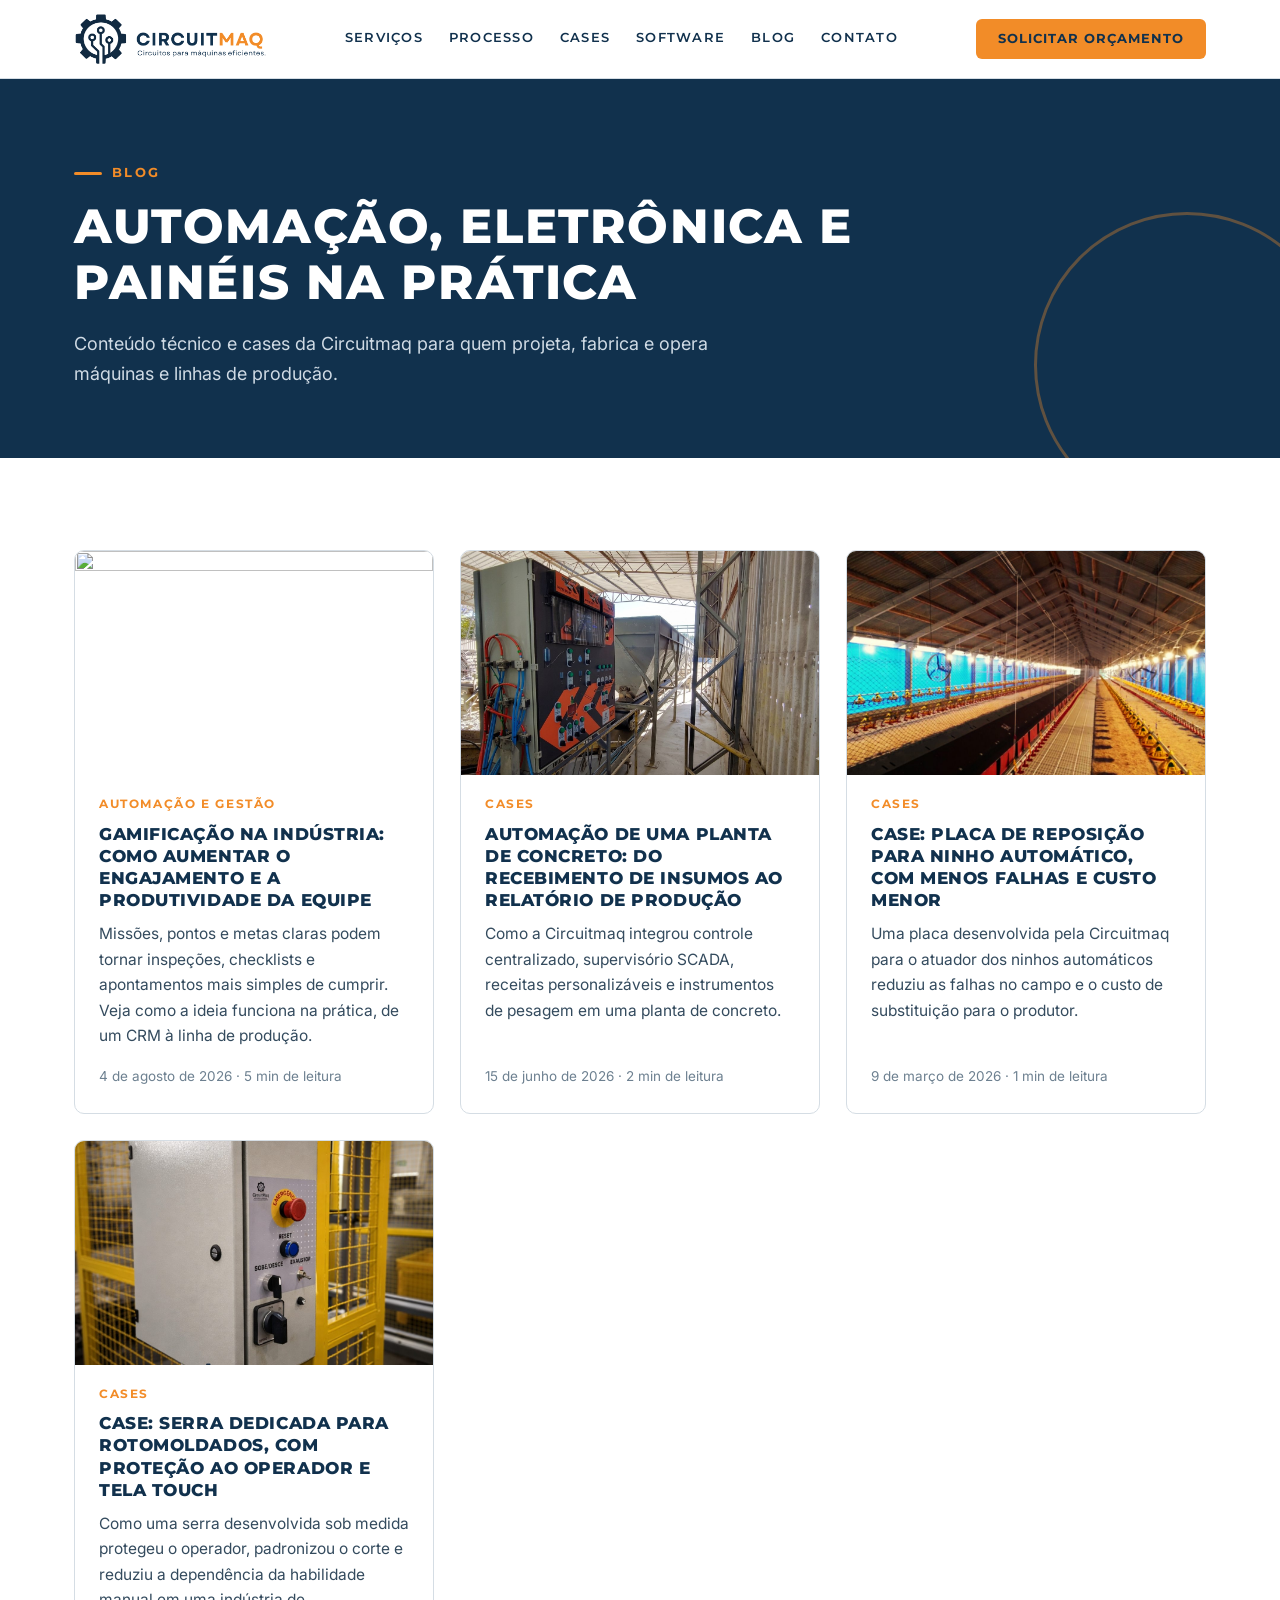
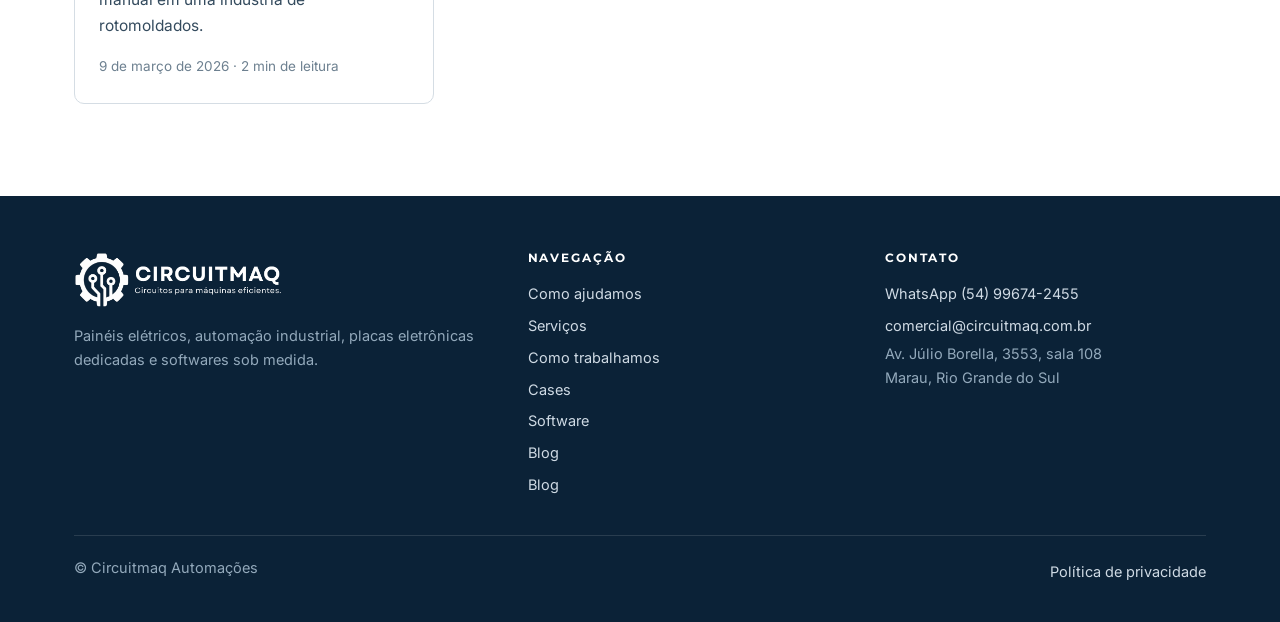
==== blog/index.html @ 026d5023 "Add files via upload" ====
<!doctype html>
<html lang="pt-BR">
<head>
<meta charset="utf-8">
<meta name="viewport" content="width=device-width, initial-scale=1">
<title>Blog | Circuitmaq: automa&#231;&#227;o, eletr&#244;nica e pain&#233;is industriais</title>
<meta name="description" content="Artigos e cases da Circuitmaq sobre automa&#231;&#227;o industrial, pain&#233;is el&#233;tricos, placas eletr&#244;nicas e softwares sob medida.">
<link rel="canonical" href="https://circuitmaq.com.br/blog/">
<meta property="og:type" content="website">
<meta property="og:title" content="Blog | Circuitmaq: automa&#231;&#227;o, eletr&#244;nica e pain&#233;is industriais">
<meta property="og:description" content="Artigos e cases da Circuitmaq sobre automa&#231;&#227;o industrial, pain&#233;is el&#233;tricos, placas eletr&#244;nicas e softwares sob medida.">
<meta property="og:url" content="https://circuitmaq.com.br/blog/">
<meta property="og:image" content="https://circuitmaq.com.br/img/og.jpg">
<link rel="icon" href="../img/favicon.png">
<link rel="alternate" type="application/rss+xml" title="Blog Circuitmaq" href="https://circuitmaq.com.br/blog/feed.xml">
<link rel="preconnect" href="https://fonts.googleapis.com">
<link rel="preconnect" href="https://fonts.gstatic.com" crossorigin>
<link href="https://fonts.googleapis.com/css2?family=Inter:wght@400;500;600&family=Montserrat:wght@600;700;800&display=swap" rel="stylesheet">
<link rel="stylesheet" href="../style.css">
<script type="application/ld+json">{"@context":"https://schema.org","@type":"Blog","name":"Blog Circuitmaq","url":"https://circuitmaq.com.br/blog/","publisher":{"@type":"Organization","name":"Circuitmaq Automações"}}</script>
</head>
<body>
<header>
  <div class="w hd">
    <a href="../#inicio" aria-label="Circuitmaq, início"><img src="../img/logo-horizontal.png" alt="Circuitmaq. Circuitos para máquinas eficientes."></a>
    <nav aria-label="Menu principal">
      <a href="../#servicos">Serviços</a>
      <a href="../#como-trabalhamos">Processo</a>
      <a href="../#cases">Cases</a>
      <a href="../#software">Software</a>
      <a href="../blog/">Blog</a>
      <a href="../#contato">Contato</a>
    </nav>
    <a class="btn btn-or" href="../#contato">Solicitar orçamento</a>
  </div>
</header>
<main>
<section class="bhero"><div class="w"><span class="eyebrow">Blog</span><h1>Automação, eletrônica e painéis na prática</h1><p>Conteúdo técnico e cases da Circuitmaq para quem projeta, fabrica e opera máquinas e linhas de produção.</p></div></section>
<section><div class="w"><div class="posts">
<a class="pc" href="gamificacao-na-industria/"><img src="../img/blog-gamificacao.jpg" alt="" loading="lazy"><div class="pb"><span class="tag">Automa&#231;&#227;o e gest&#227;o</span><h2>Gamifica&#231;&#227;o na ind&#250;stria: como aumentar o engajamento e a produtividade da equipe</h2><p>Miss&#245;es, pontos e metas claras podem tornar inspe&#231;&#245;es, checklists e apontamentos mais simples de cumprir. Veja como a ideia funciona na pr&#225;tica, de um CRM &#224; linha de produ&#231;&#227;o.</p><span class="meta">4 de agosto de 2026 · 5 min de leitura</span></div></a>
<a class="pc" href="automacao-planta-de-concreto/"><img src="../img/concreto-painel-campo.jpg" alt="" loading="lazy"><div class="pb"><span class="tag">Cases</span><h2>Automa&#231;&#227;o de uma planta de concreto: do recebimento de insumos ao relat&#243;rio de produ&#231;&#227;o</h2><p>Como a Circuitmaq integrou controle centralizado, supervis&#243;rio SCADA, receitas personaliz&#225;veis e instrumentos de pesagem em uma planta de concreto.</p><span class="meta">15 de junho de 2026 · 2 min de leitura</span></div></a>
<a class="pc" href="placa-de-reposicao-ninho-automatico/"><img src="../img/avicultura.jpg" alt="" loading="lazy"><div class="pb"><span class="tag">Cases</span><h2>Case: placa de reposi&#231;&#227;o para ninho autom&#225;tico, com menos falhas e custo menor</h2><p>Uma placa desenvolvida pela Circuitmaq para o atuador dos ninhos autom&#225;ticos reduziu as falhas no campo e o custo de substitui&#231;&#227;o para o produtor.</p><span class="meta">9 de março de 2026 · 1 min de leitura</span></div></a>
<a class="pc" href="serra-dedicada-para-rotomoldados/"><img src="../img/serra.jpg" alt="" loading="lazy"><div class="pb"><span class="tag">Cases</span><h2>Case: serra dedicada para rotomoldados, com prote&#231;&#227;o ao operador e tela touch</h2><p>Como uma serra desenvolvida sob medida protegeu o operador, padronizou o corte e reduziu a depend&#234;ncia da habilidade manual em uma ind&#250;stria de rotomoldados.</p><span class="meta">9 de março de 2026 · 2 min de leitura</span></div></a>
</div></div></section>
</main>
<footer>
  <div class="w">
    <div class="cols">
      <div>
        <img src="../img/logo-horizontal-branco.png" alt="Circuitmaq. Circuitos para máquinas eficientes.">
        <p>Painéis elétricos, automação industrial, placas eletrônicas dedicadas e softwares sob medida.</p>
      </div>
      <div>
        <h4>Navegação</h4>
        <a href="../#caminhos">Como ajudamos</a><a href="../#servicos">Serviços</a><a href="../#como-trabalhamos">Como trabalhamos</a><a href="../#cases">Cases</a><a href="../#software">Software</a><a href="../blog/">Blog</a>
      <a href="../blog/">Blog</a>
      </div>
      <div>
        <h4>Contato</h4>
        <a href="https://wa.me/5554996742455" target="_blank" rel="noopener">WhatsApp (54) 99674-2455</a>
        <a href="mailto:comercial@circuitmaq.com.br">comercial@circuitmaq.com.br</a>
        <span>Av. Júlio Borella, 3553, sala 108<br>Marau, Rio Grande do Sul</span>
      </div>
    </div>
    <div class="bt"><span>© Circuitmaq Automações</span><a href="../privacidade.html" style="display:inline">Política de privacidade</a></div>
  </div>
</footer>
</body>
</html>
---- style.css ----
:root{
  --navy:#11314d; --orange:#f28c28; --white:#ffffff; --gray:#e9eef2; --blue2:#344b5e;
  --text:#344b5e; --line:#d5dde4;
  --title:'Montserrat','Garet',system-ui,sans-serif; --body:'Inter',system-ui,sans-serif;
  --w:1180px;
}
*{box-sizing:border-box}
html{scroll-behavior:smooth;scroll-padding-top:90px}
body{margin:0;font-family:var(--body);color:var(--text);background:var(--white);line-height:1.65;font-size:17px;-webkit-font-smoothing:antialiased}
img{max-width:100%;display:block}
a{color:inherit}
.w{max-width:var(--w);margin:0 auto;padding:0 24px}
h1,h2,h3{font-family:var(--title);color:var(--navy);margin:0;text-transform:uppercase;letter-spacing:.033em;line-height:1.18}
h1{font-size:clamp(28px,4vw,48px);font-weight:800}
h2{font-size:clamp(24px,2.9vw,36px);font-weight:800}
h3{font-size:17px;font-weight:700;letter-spacing:.04em}
p{margin:0 0 1rem}
.eyebrow{display:inline-flex;align-items:center;gap:10px;font:700 12.5px/1 var(--title);letter-spacing:.18em;text-transform:uppercase;color:var(--orange);margin-bottom:18px}
.eyebrow:before{content:"";width:28px;height:3px;background:var(--orange);border-radius:2px}
.btn{display:inline-flex;align-items:center;gap:10px;padding:15px 26px;border-radius:6px;font:700 14px/1 var(--title);letter-spacing:.08em;text-transform:uppercase;text-decoration:none;border:2px solid transparent;transition:.2s;cursor:pointer}
.btn-or{background:var(--orange);color:var(--navy)}
.btn-or:hover{background:#ffa24a}
.btn-ghost{border-color:var(--navy);color:var(--navy);background:transparent}
.btn-ghost:hover{background:var(--navy);color:#fff}
.btn-ghost-w{border-color:rgba(255,255,255,.55);color:#fff}
.btn-ghost-w:hover{background:#fff;color:var(--navy)}
.btn svg{width:18px;height:18px}

header{position:sticky;top:0;z-index:20;background:rgba(255,255,255,.96);backdrop-filter:blur(8px);border-bottom:1px solid var(--line)}
.hd{display:flex;align-items:center;justify-content:space-between;gap:24px;height:78px}
.hd img{height:52px;width:auto}
nav{display:flex;gap:26px;align-items:center}
nav a{white-space:nowrap;text-decoration:none;font:600 12.5px/1 var(--title);letter-spacing:.1em;text-transform:uppercase;color:var(--navy);padding:8px 0;border-bottom:2px solid transparent}
nav a:hover{border-color:var(--orange)}
.hd .btn{padding:12px 20px;font-size:12.5px;white-space:nowrap}
@media(max-width:980px){nav{display:none}}
@media(max-width:520px){.hd{gap:12px;height:68px}.hd img{height:38px}.hd .btn{padding:10px 12px;font-size:11px;letter-spacing:.05em}.w{padding:0 18px}section{padding:64px 0}}

.hero{background:var(--gray);position:relative;overflow:hidden}
.hero .trace{position:absolute;inset:0;width:100%;height:100%;pointer-events:none}
.hero .w{position:relative;display:grid;grid-template-columns:1.05fr .95fr;gap:56px;align-items:center;padding-top:76px;padding-bottom:84px}
.hero p.lead{font-size:19px;max-width:560px;margin:22px 0 32px}
.hero .cta{display:flex;flex-wrap:wrap;gap:14px}
.frame{position:relative}
.frame:before{content:"";position:absolute;right:-16px;bottom:-16px;width:72%;height:72%;border:3px solid var(--orange);border-radius:10px;z-index:0}
.frame img{position:relative;z-index:1;width:100%;border-radius:10px;box-shadow:0 24px 50px -22px rgba(17,49,77,.5);aspect-ratio:4/3;object-fit:cover}
.chips{display:flex;flex-wrap:wrap;gap:10px;margin-top:30px}
.chips span{font:600 12px/1 var(--title);letter-spacing:.08em;text-transform:uppercase;color:var(--blue2);border:1.5px solid #b9c6d1;background:#fff;border-radius:99px;padding:9px 14px}
@media(max-width:900px){.hero .w{grid-template-columns:1fr;gap:40px;padding-top:48px;padding-bottom:56px}}

section{padding:92px 0}
.head{max-width:760px;margin-bottom:46px}
.head p{font-size:18px;margin-top:16px}
.gray{background:var(--gray)}
.navy{background:var(--navy);color:#cfdae4}
.navy h2,.navy h3{color:#fff}

/* dois caminhos */
.paths{display:grid;grid-template-columns:1fr 1fr;gap:26px}
.path{border-radius:12px;padding:40px 38px;border:1px solid var(--line);background:#fff;display:flex;flex-direction:column;position:relative;overflow:hidden}
.path.dark{background:var(--navy);border-color:var(--navy);color:#cfdae4}
.path.dark h3{color:#fff}
.path .ic{width:56px;height:56px;border-radius:12px;display:grid;place-items:center;margin-bottom:24px;background:var(--navy)}
.path.dark .ic{background:var(--orange)}
.path .ic svg{width:30px;height:30px;stroke:var(--orange);fill:none;stroke-width:1.8;stroke-linecap:round;stroke-linejoin:round}
.path.dark .ic svg{stroke:var(--navy)}
.path h3{font-size:21px;margin-bottom:12px}
.path ul{list-style:none;margin:16px 0 28px;padding:0}
.path li{padding:6px 0 6px 26px;position:relative}
.path li:before{content:"";position:absolute;left:0;top:15px;width:12px;height:3px;background:var(--orange);border-radius:2px}
.path .btn{margin-top:auto;align-self:flex-start}
@media(max-width:860px){.paths{grid-template-columns:1fr}.path{padding:32px 26px}}

/* diferencial */
.dif{display:grid;grid-template-columns:.85fr 1.15fr;gap:64px;align-items:center}
.dif img{border-radius:10px;aspect-ratio:1/1;object-fit:cover;width:100%;box-shadow:0 30px 60px -28px rgba(0,0,0,.6)}
.dif .grid{display:grid;grid-template-columns:1fr 1fr;gap:26px 30px;margin-top:34px}
.dif .item b{display:block;font:700 14px/1.3 var(--title);letter-spacing:.07em;text-transform:uppercase;color:#fff;margin-bottom:8px}
.dif .item b:before{content:"";display:block;width:26px;height:3px;background:var(--orange);margin-bottom:12px}
.dif .item span{font-size:15.5px;display:block}
@media(max-width:900px){.dif{grid-template-columns:1fr;gap:36px}.dif .grid{grid-template-columns:1fr}}

/* serviços */
.svc{display:grid;grid-template-columns:1fr 1fr;gap:64px;align-items:center;margin-bottom:84px}
.svc:last-child{margin-bottom:0}
.svc.rev .pic{order:2}
.svc .pic img{border-radius:10px;aspect-ratio:4/3;object-fit:cover;width:100%}
.svc .pic{position:relative}
.svc .pic:after{content:"";position:absolute;left:-14px;top:-14px;width:90px;height:90px;border-left:4px solid var(--orange);border-top:4px solid var(--orange);border-radius:10px 0 0 0}
.svc.rev .pic:after{left:auto;right:-14px;border-left:0;border-right:4px solid var(--orange);border-radius:0 10px 0 0}
.svc h2{font-size:clamp(22px,2.4vw,30px);margin-bottom:16px}
.svc .for{display:inline-block;font:700 11.5px/1 var(--title);letter-spacing:.12em;text-transform:uppercase;color:var(--blue2);background:var(--gray);padding:8px 11px;border-radius:5px;margin-bottom:16px}
ul.ck{list-style:none;margin:18px 0 18px;padding:0}
ul.ck li{position:relative;padding:7px 0 7px 32px;border-bottom:1px solid var(--line)}
ul.ck li:before{content:"";position:absolute;left:0;top:13px;width:18px;height:18px;border-radius:50%;background:var(--orange) url("data:image/svg+xml,%3Csvg xmlns='http://www.w3.org/2000/svg' viewBox='0 0 24 24' fill='none' stroke='%2311314d' stroke-width='3.4' stroke-linecap='round' stroke-linejoin='round'%3E%3Cpath d='M6 12.5l4 4 8-9'/%3E%3C/svg%3E") center/12px no-repeat}
.note{font-size:15.5px;color:var(--blue2)}
.textlink{display:inline-block;margin-top:6px;font:700 12.5px/1 var(--title);letter-spacing:.1em;text-transform:uppercase;color:var(--navy);text-decoration:none;border-bottom:2px solid var(--orange);padding-bottom:5px}
.textlink:hover{color:var(--orange)}
@media(max-width:900px){.svc{grid-template-columns:1fr;gap:34px;margin-bottom:64px}.svc.rev .pic{order:0}}

/* processo */
.steps{display:grid;grid-template-columns:repeat(5,1fr);gap:22px;counter-reset:s;position:relative}
.steps:before{content:"";position:absolute;left:22px;right:22px;top:22px;height:2px;background:repeating-linear-gradient(90deg,#b9c6d1 0 8px,transparent 8px 14px)}
.step{position:relative}
.step .n{width:46px;height:46px;border-radius:50%;background:var(--navy);color:#fff;font:800 16px/46px var(--title);text-align:center;position:relative;box-shadow:0 0 0 6px var(--gray)}
.step .n:after{content:"";position:absolute;right:-3px;top:-3px;width:14px;height:14px;border-radius:50%;background:var(--orange);border:3px solid var(--gray)}
.step h3{margin:20px 0 8px;font-size:15px}
.step p{font-size:15px;margin:0}
@media(max-width:1000px){.steps{grid-template-columns:1fr 1fr;gap:34px 22px}.steps:before{display:none}}
@media(max-width:560px){.steps{grid-template-columns:1fr}}

/* cases */
.cases{display:grid;grid-template-columns:repeat(3,1fr);gap:26px}
.case{background:#fff;border-radius:10px;overflow:hidden;border:1px solid var(--line);display:flex;flex-direction:column}
.case img{aspect-ratio:16/10;object-fit:cover;width:100%}
.case .b{padding:26px 26px 26px;display:flex;flex-direction:column;flex:1}
.case .tag{font:700 11.5px/1 var(--title);letter-spacing:.14em;text-transform:uppercase;color:var(--orange);margin-bottom:12px}
.case h3{margin-bottom:16px;font-size:16.5px}
.dsr{margin:0 0 18px}
.dsr div{display:grid;grid-template-columns:86px 1fr;gap:12px;padding:10px 0;border-top:1px solid var(--line);font-size:15px}
.dsr dt{font:700 11px/1.6 var(--title);letter-spacing:.12em;text-transform:uppercase;color:var(--blue2)}
.dsr dd{margin:0}
.dsr .res dt{color:var(--orange)}
.dsr .res dd{color:var(--navy);font-weight:600}
details{margin-top:auto;border-top:1px solid var(--line);padding-top:14px}
summary{cursor:pointer;font:700 12.5px/1 var(--title);letter-spacing:.1em;text-transform:uppercase;color:var(--navy);list-style:none;display:flex;justify-content:space-between;align-items:center}
summary::-webkit-details-marker{display:none}
summary:after{content:"+";font-size:20px;color:var(--orange)}
details[open] summary:after{content:"–"}
details div.t{margin-top:14px;font-size:15px}
details div.t p{margin-bottom:.7rem}
@media(max-width:1020px){.cases{grid-template-columns:1fr}}

/* rec-pro */
.rp{display:grid;grid-template-columns:1fr 1fr;gap:56px;align-items:center}
.rp img{border-radius:10px;width:100%;box-shadow:0 24px 50px -28px rgba(0,0,0,.6)}
.rp .cols{display:grid;grid-template-columns:repeat(3,1fr);gap:20px;margin:28px 0 30px}
.rp .cols b{display:block;font:700 12.5px/1.3 var(--title);letter-spacing:.08em;text-transform:uppercase;color:var(--orange);margin-bottom:8px}
.rp .cols span{font-size:14.5px;display:block}
@media(max-width:900px){.rp{grid-template-columns:1fr;gap:34px}.rp .cols{grid-template-columns:1fr}}

/* contato */
.ct{display:grid;grid-template-columns:.9fr 1.1fr;gap:56px;align-items:start}
.ct .lines{margin-top:28px}
.ct .row{display:grid;grid-template-columns:34px 1fr;gap:14px;padding:14px 0;border-bottom:1px solid rgba(255,255,255,.14);align-items:start}
.ct .row svg{width:24px;height:24px;stroke:var(--orange);fill:none;stroke-width:1.8;stroke-linecap:round;stroke-linejoin:round;margin-top:3px}
.ct .row small{display:block;font:700 11px/1 var(--title);letter-spacing:.14em;text-transform:uppercase;color:#93a9bb;margin-bottom:5px}
.ct .row a,.ct .row span{color:#fff;text-decoration:none;font-weight:500}
form{background:#fff;color:var(--text);border-radius:12px;padding:34px;display:grid;grid-template-columns:1fr 1fr;gap:16px 18px}
form .full{grid-column:1/-1}
form label{display:block;font:700 11.5px/1 var(--title);letter-spacing:.1em;text-transform:uppercase;color:var(--navy);margin-bottom:8px}
form input,form select,form textarea{width:100%;font:400 16px/1.4 var(--body);color:var(--navy);padding:13px 14px;border:1.5px solid #c3cfd9;border-radius:7px;background:#fff}
form input:focus,form select:focus,form textarea:focus{outline:none;border-color:var(--orange);box-shadow:0 0 0 3px rgba(242,140,40,.2)}
form textarea{min-height:120px;resize:vertical}
form .ok{display:flex;gap:10px;align-items:flex-start;font-size:14px;color:var(--blue2)}
form .ok input{width:auto;margin-top:4px}
form .ok a{color:var(--navy);font-weight:600}
form .acts{display:flex;flex-wrap:wrap;gap:14px;align-items:center}
form .hint{font-size:13.5px;color:var(--blue2)}
@media(max-width:900px){.ct{grid-template-columns:1fr;gap:34px}}
@media(max-width:560px){form{grid-template-columns:1fr;padding:24px 20px}}

footer{background:#0b2237;color:#93a9bb;padding:56px 0 34px;font-size:14.5px}
footer .cols{display:grid;grid-template-columns:1.3fr 1fr 1fr;gap:36px}
footer img{height:56px;width:auto;margin-bottom:16px}
footer h4{margin:0 0 14px;font:700 12px/1 var(--title);letter-spacing:.16em;text-transform:uppercase;color:#fff}
footer a{display:block;color:#cfdae4;text-decoration:none;padding:4px 0}
footer a:hover{color:var(--orange)}
footer .bt{border-top:1px solid rgba(255,255,255,.12);margin-top:34px;padding-top:20px;display:flex;flex-wrap:wrap;justify-content:space-between;gap:10px}
@media(max-width:760px){footer .cols{grid-template-columns:1fr}}

/* página de texto */
.doc{max-width:820px;padding:70px 24px 90px;margin:0 auto}
.doc h1{font-size:clamp(26px,3.4vw,38px);margin-bottom:10px}
.doc h2{font-size:20px;margin:38px 0 10px}
.doc h3{font-size:15px;margin:22px 0 6px}
.doc ul{padding-left:20px}
.doc .up{font-size:14px;color:var(--blue2);margin-bottom:30px}

/* registro de qualidade */
.qs{display:grid;grid-template-columns:repeat(3,1fr);gap:22px}
.q{background:rgba(255,255,255,.06);border:1px solid rgba(255,255,255,.16);border-radius:12px;padding:30px 28px}
.q .tg{display:inline-block;font:800 13px/1 var(--title);letter-spacing:.14em;color:var(--navy);background:var(--orange);padding:8px 12px;border-radius:5px;margin-bottom:18px}
.q h3{font-size:16px;margin-bottom:8px}
.q p{font-size:15.5px;margin-bottom:12px}
.q ul{list-style:none;margin:0;padding:0}
.q li{position:relative;padding:8px 0 8px 22px;border-top:1px solid rgba(255,255,255,.14);font-size:15px}
.q li:before{content:"";position:absolute;left:0;top:17px;width:10px;height:3px;background:var(--orange);border-radius:2px}
.vr{display:grid;grid-template-columns:1fr 1fr;gap:22px;margin-top:22px;align-items:stretch}
.vid{position:relative;display:flex;align-items:center;gap:20px;padding:36px;border-radius:12px;text-decoration:none;color:#fff;background:linear-gradient(135deg,#0b2237,#344b5e);overflow:hidden;min-height:240px;border:1px solid rgba(255,255,255,.16)}
.vid:before{content:"";position:absolute;right:-40px;bottom:-40px;width:220px;height:220px;border:3px solid rgba(242,140,40,.5);border-radius:50%}
.vid .play{flex:none;width:76px;height:76px;border-radius:50%;background:var(--orange);display:grid;place-items:center;transition:.2s}
.vid:hover .play{transform:scale(1.08)}
.vid .play svg{width:34px;height:34px;fill:var(--navy);margin-left:4px}
.vid .vt{font:800 clamp(20px,2.4vw,28px)/1.2 var(--title);text-transform:uppercase;letter-spacing:.033em;position:relative}
.vid .vt small{display:block;font:700 11.5px/1 var(--title);letter-spacing:.16em;color:var(--orange);margin-bottom:10px}
.vr figure{margin:0;position:relative;border-radius:12px;overflow:hidden;min-height:240px}
.vr figure img{width:100%;height:100%;object-fit:cover;box-shadow:none}
.vr figcaption{position:absolute;left:14px;bottom:12px;font:700 11.5px/1 var(--title);letter-spacing:.12em;text-transform:uppercase;background:rgba(11,34,55,.85);color:#fff;padding:8px 10px;border-radius:5px}
.vmsg{margin:14px 0 0;color:var(--orange);font-weight:600;min-height:1.4em}
@media(max-width:1000px){.qs{grid-template-columns:1fr}.vr{grid-template-columns:1fr}}
/* hero com banner de fundo */
.hero{background:var(--navy) url("img/banner-topo.jpg") center/cover no-repeat}
.hero:before{content:"";position:absolute;inset:0;background:linear-gradient(90deg,rgba(11,34,55,.94) 0%,rgba(17,49,77,.86) 48%,rgba(17,49,77,.5) 100%)}
.hero .trace{display:none}
.hero h1{color:#fff}
.hero p.lead{color:#dbe5ed}
.hero .chips span{background:rgba(255,255,255,.1);border-color:rgba(255,255,255,.35);color:#fff}
.hero .frame img{box-shadow:0 24px 60px -20px rgba(0,0,0,.65)}
@media(max-width:900px){.hero:before{background:linear-gradient(180deg,rgba(11,34,55,.94),rgba(17,49,77,.82))}}
.vr figure.solo,figure.solo{margin:30px 0 0;max-width:820px;position:relative;border-radius:12px;overflow:hidden}
figure.solo img{width:100%;display:block;box-shadow:0 24px 50px -28px rgba(0,0,0,.6)}
figure.solo figcaption{position:absolute;left:14px;bottom:12px;font:700 11.5px/1 var(--title);letter-spacing:.12em;text-transform:uppercase;background:rgba(11,34,55,.85);color:#fff;padding:8px 10px;border-radius:5px}

/* blog */
.bhero{background:var(--navy);color:#cfdae4;padding:76px 0 70px;position:relative;overflow:hidden}
.bhero h1{color:#fff;max-width:820px}
.bhero p{max-width:680px;font-size:18px;margin:18px 0 0}
.bhero:after{content:"";position:absolute;right:-60px;bottom:-60px;width:300px;height:300px;border:3px solid rgba(242,140,40,.35);border-radius:50%}
.posts{display:grid;grid-template-columns:repeat(3,1fr);gap:26px}
.pc{display:flex;flex-direction:column;background:#fff;border:1px solid var(--line);border-radius:10px;overflow:hidden;text-decoration:none;color:inherit;transition:.25s}
.pc:hover{transform:translateY(-4px);box-shadow:0 18px 36px -22px rgba(17,49,77,.45);border-color:var(--orange)}
.pc img{aspect-ratio:16/10;object-fit:cover;width:100%}
.pc .pb{padding:24px 24px 26px;display:flex;flex-direction:column;flex:1}
.pc h2{font-size:17px;margin:12px 0 10px;line-height:1.3}
.pc p{font-size:15.5px;margin:0 0 16px}
.pc .meta{margin-top:auto}
.tag{display:inline-block;font:700 11.5px/1 var(--title);letter-spacing:.14em;text-transform:uppercase;color:var(--orange)}
.meta{font-size:13.5px;color:#6d8090}
.empty{padding:60px 0;text-align:center}
@media(max-width:1020px){.posts{grid-template-columns:1fr 1fr}}
@media(max-width:640px){.posts{grid-template-columns:1fr}}
.narrow{max-width:800px}
.post .ph{background:var(--gray);padding:60px 0 48px}
.post .ph h1{font-size:clamp(26px,3.6vw,40px);margin:16px 0 14px}
.post .back{display:inline-block;margin-bottom:22px;font:700 12px/1 var(--title);letter-spacing:.12em;text-transform:uppercase;color:var(--navy);text-decoration:none;border-bottom:2px solid var(--orange);padding-bottom:5px}
.post .lead{font-size:19px;margin:0 0 14px}
.post .cover{width:100%;border-radius:12px;margin:-24px 0 36px;aspect-ratio:16/9;object-fit:cover;box-shadow:0 24px 50px -28px rgba(17,49,77,.5);position:relative}
.post .body{padding-bottom:20px}
.post .body h2{font-size:24px;margin:44px 0 14px;text-transform:none;letter-spacing:.01em}
.post .body h3{font-size:18px;margin:30px 0 10px;text-transform:none}
.post .body p{margin:0 0 1.15rem}
.post .body ul,.post .body ol{margin:0 0 1.3rem;padding-left:1.3rem}
.post .body li{margin:.35rem 0}
.post .body li::marker{color:var(--orange)}
.post .body blockquote{margin:1.6rem 0;padding:18px 22px;border-left:4px solid var(--orange);background:var(--gray);border-radius:0 8px 8px 0;color:var(--navy)}
.post .body figure{margin:1.8rem 0}
.post .body figure img{width:100%;border-radius:10px}
.post .body figcaption{font-size:14px;color:#6d8090;margin-top:8px}
.post .body a{color:var(--navy);font-weight:600}
.cta{background:var(--navy);color:#cfdae4;border-radius:12px;padding:34px;margin:40px 0 10px;display:grid;grid-template-columns:1fr auto;gap:24px;align-items:center}
.cta h3{color:#fff;font-size:19px;margin-bottom:8px}
.cta p{margin:0;font-size:16px}
@media(max-width:700px){.cta{grid-template-columns:1fr}}
.more{padding:56px 0 90px}
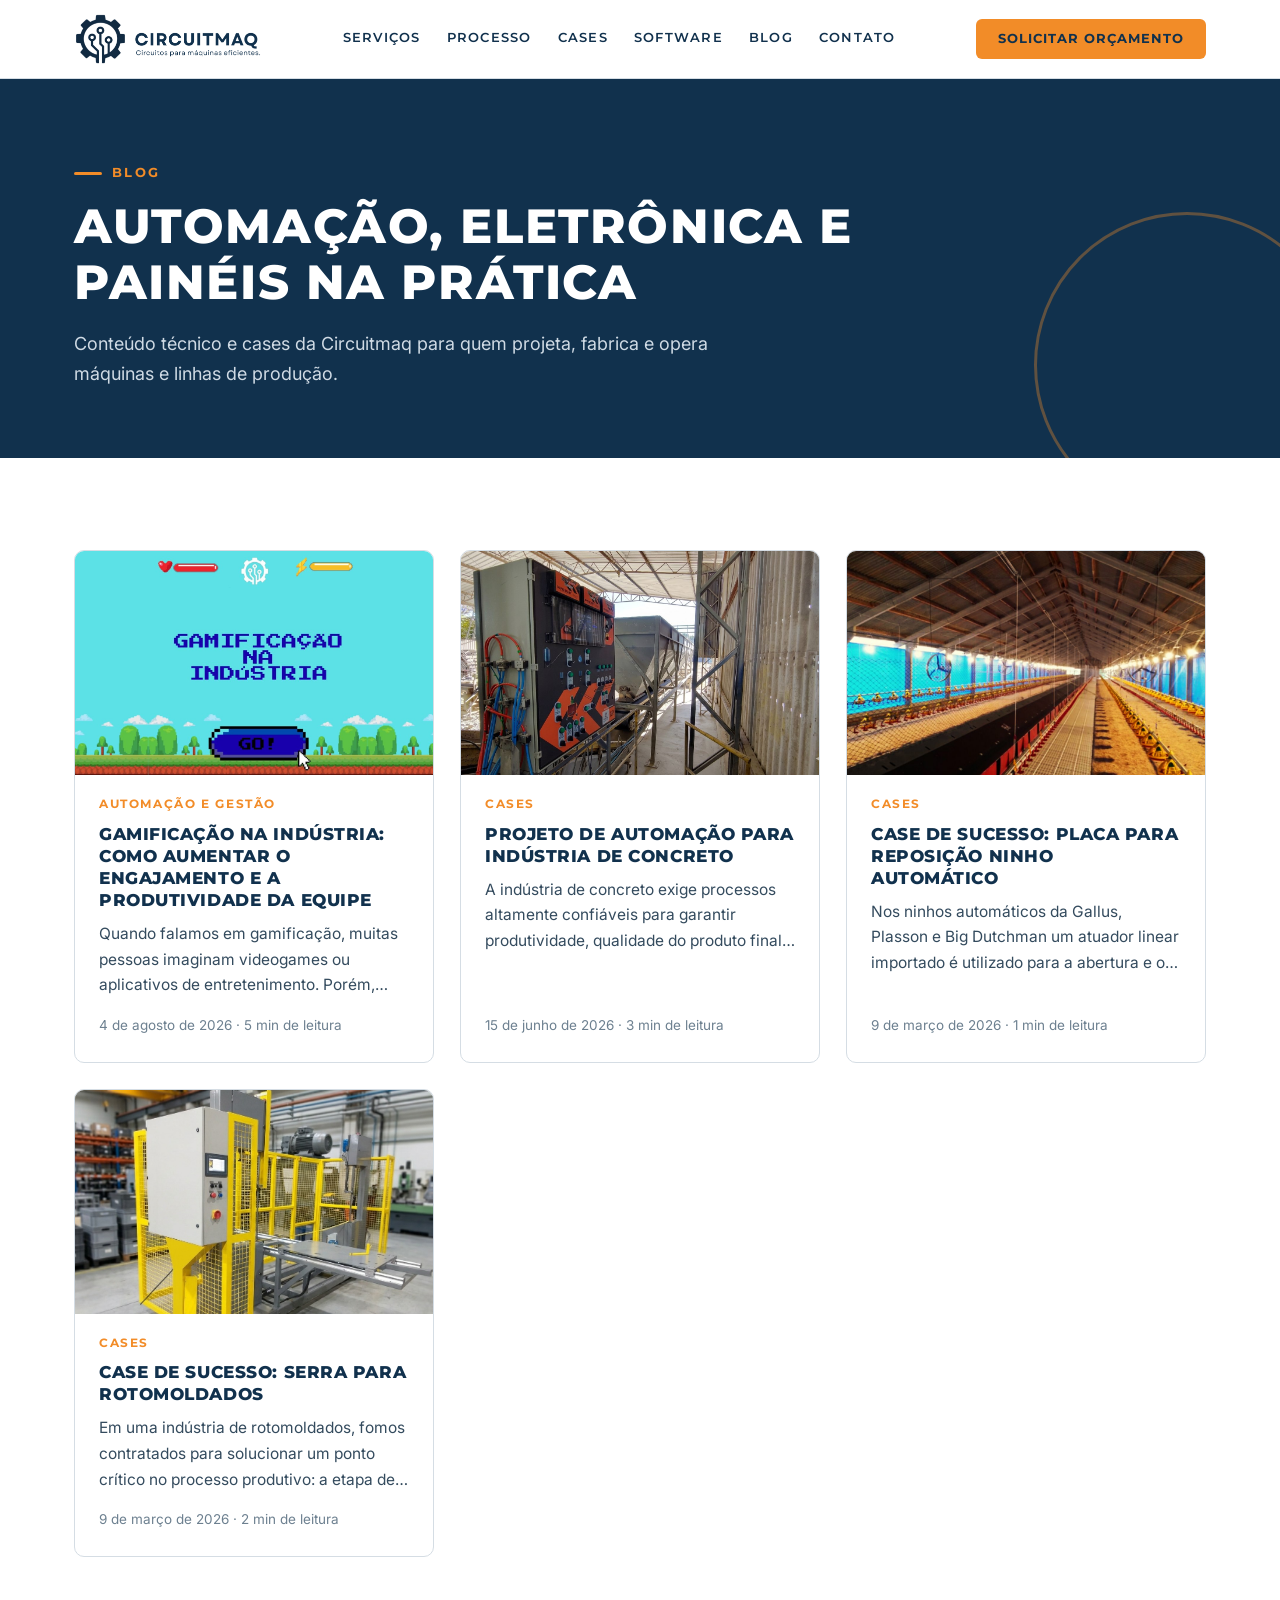
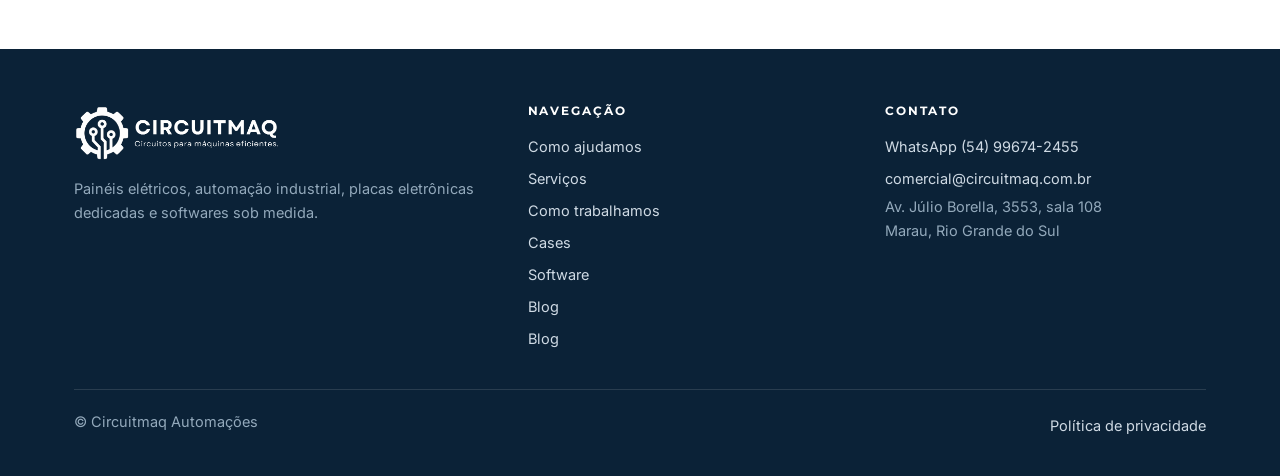
==== commit d0387069: "Add files via upload" ====
--- a/blog/index.html
+++ b/blog/index.html
@@ -37,10 +37,10 @@
 <main>
 <section class="bhero"><div class="w"><span class="eyebrow">Blog</span><h1>Automação, eletrônica e painéis na prática</h1><p>Conteúdo técnico e cases da Circuitmaq para quem projeta, fabrica e opera máquinas e linhas de produção.</p></div></section>
 <section><div class="w"><div class="posts">
-<a class="pc" href="gamificacao-na-industria/"><img src="../img/blog-gamificacao.jpg" alt="" loading="lazy"><div class="pb"><span class="tag">Automa&#231;&#227;o e gest&#227;o</span><h2>Gamifica&#231;&#227;o na ind&#250;stria: como aumentar o engajamento e a produtividade da equipe</h2><p>Miss&#245;es, pontos e metas claras podem tornar inspe&#231;&#245;es, checklists e apontamentos mais simples de cumprir. Veja como a ideia funciona na pr&#225;tica, de um CRM &#224; linha de produ&#231;&#227;o.</p><span class="meta">4 de agosto de 2026 · 5 min de leitura</span></div></a>
-<a class="pc" href="automacao-planta-de-concreto/"><img src="../img/concreto-painel-campo.jpg" alt="" loading="lazy"><div class="pb"><span class="tag">Cases</span><h2>Automa&#231;&#227;o de uma planta de concreto: do recebimento de insumos ao relat&#243;rio de produ&#231;&#227;o</h2><p>Como a Circuitmaq integrou controle centralizado, supervis&#243;rio SCADA, receitas personaliz&#225;veis e instrumentos de pesagem em uma planta de concreto.</p><span class="meta">15 de junho de 2026 · 2 min de leitura</span></div></a>
-<a class="pc" href="placa-de-reposicao-ninho-automatico/"><img src="../img/avicultura.jpg" alt="" loading="lazy"><div class="pb"><span class="tag">Cases</span><h2>Case: placa de reposi&#231;&#227;o para ninho autom&#225;tico, com menos falhas e custo menor</h2><p>Uma placa desenvolvida pela Circuitmaq para o atuador dos ninhos autom&#225;ticos reduziu as falhas no campo e o custo de substitui&#231;&#227;o para o produtor.</p><span class="meta">9 de março de 2026 · 1 min de leitura</span></div></a>
-<a class="pc" href="serra-dedicada-para-rotomoldados/"><img src="../img/serra.jpg" alt="" loading="lazy"><div class="pb"><span class="tag">Cases</span><h2>Case: serra dedicada para rotomoldados, com prote&#231;&#227;o ao operador e tela touch</h2><p>Como uma serra desenvolvida sob medida protegeu o operador, padronizou o corte e reduziu a depend&#234;ncia da habilidade manual em uma ind&#250;stria de rotomoldados.</p><span class="meta">9 de março de 2026 · 2 min de leitura</span></div></a>
+<a class="pc" href="gamificacao-na-industria/"><img src="../img/blog-gamificacao.jpg" alt="" loading="lazy"><div class="pb"><span class="tag">Automa&#231;&#227;o e gest&#227;o</span><h2>Gamifica&#231;&#227;o na ind&#250;stria: como aumentar o engajamento e a produtividade da equipe</h2><p>Quando falamos em gamifica&#231;&#227;o, muitas pessoas imaginam videogames ou aplicativos de entretenimento. Por&#233;m, esse conceito vem sendo utilizado com sucesso em diversos setores da ind&#250;stria para resolver um problema comum: manter as equipes engajadas no cumprimento das tarefas di&#225;rias.</p><span class="meta">4 de agosto de 2026 · 5 min de leitura</span></div></a>
+<a class="pc" href="automacao-planta-de-concreto/"><img src="../img/concreto-painel-campo.jpg" alt="" loading="lazy"><div class="pb"><span class="tag">Cases</span><h2>Projeto de Automa&#231;&#227;o para Ind&#250;stria de Concreto</h2><p>A ind&#250;stria de concreto exige processos altamente confi&#225;veis para garantir produtividade, qualidade do produto final e redu&#231;&#227;o de custos operacionais. Pensando nesses desafios, a Circuitmaq desenvolveu um projeto completo de automa&#231;&#227;o e controle para uma planta de cimento, integrando equipamentos, sistemas supervis&#243;rios e estrat&#233;gias de controle.</p><span class="meta">15 de junho de 2026 · 3 min de leitura</span></div></a>
+<a class="pc" href="placa-de-reposicao-ninho-automatico/"><img src="../img/avicultura.jpg" alt="" loading="lazy"><div class="pb"><span class="tag">Cases</span><h2>Case de sucesso: Placa para reposi&#231;&#227;o ninho autom&#225;tico</h2><p>Nos ninhos autom&#225;ticos da Gallus, Plasson e Big Dutchman um atuador linear importado &#233; utilizado para a abertura e o fechamento do ninho. No entanto, a placa que controla esse atuador frequentemente queimava e n&#227;o podia ser adquirida separadamente pelo produtor.</p><span class="meta">9 de março de 2026 · 1 min de leitura</span></div></a>
+<a class="pc" href="serra-dedicada-para-rotomoldados/"><img src="../img/serra.jpg" alt="" loading="lazy"><div class="pb"><span class="tag">Cases</span><h2>Case de sucesso: Serra para rotomoldados</h2><p>Em uma ind&#250;stria de rotomoldados, fomos contratados para solucionar um ponto cr&#237;tico no processo produtivo: a etapa de corte das pe&#231;as apresentava risco f&#237;sico ao operador, dependia fortemente de habilidade manual e estava sujeita a varia&#231;&#245;es que impactavam a padroniza&#231;&#227;o.</p><span class="meta">9 de março de 2026 · 2 min de leitura</span></div></a>
 </div></div></section>
 </main>
 <footer>
--- a/style.css
+++ b/style.css
@@ -252,4 +252,7 @@
 .cta h3{color:#fff;font-size:19px;margin-bottom:8px}
 .cta p{margin:0;font-size:16px}
 @media(max-width:700px){.cta{grid-template-columns:1fr}}
-.more{padding:56px 0 90px}+.more{padding:56px 0 90px}
+/* blog: cabecalho do post nao deve ser fixo */
+main header{position:static;backdrop-filter:none;border-bottom:0;z-index:auto}
+.pc p{display:-webkit-box;-webkit-line-clamp:3;-webkit-box-orient:vertical;overflow:hidden}
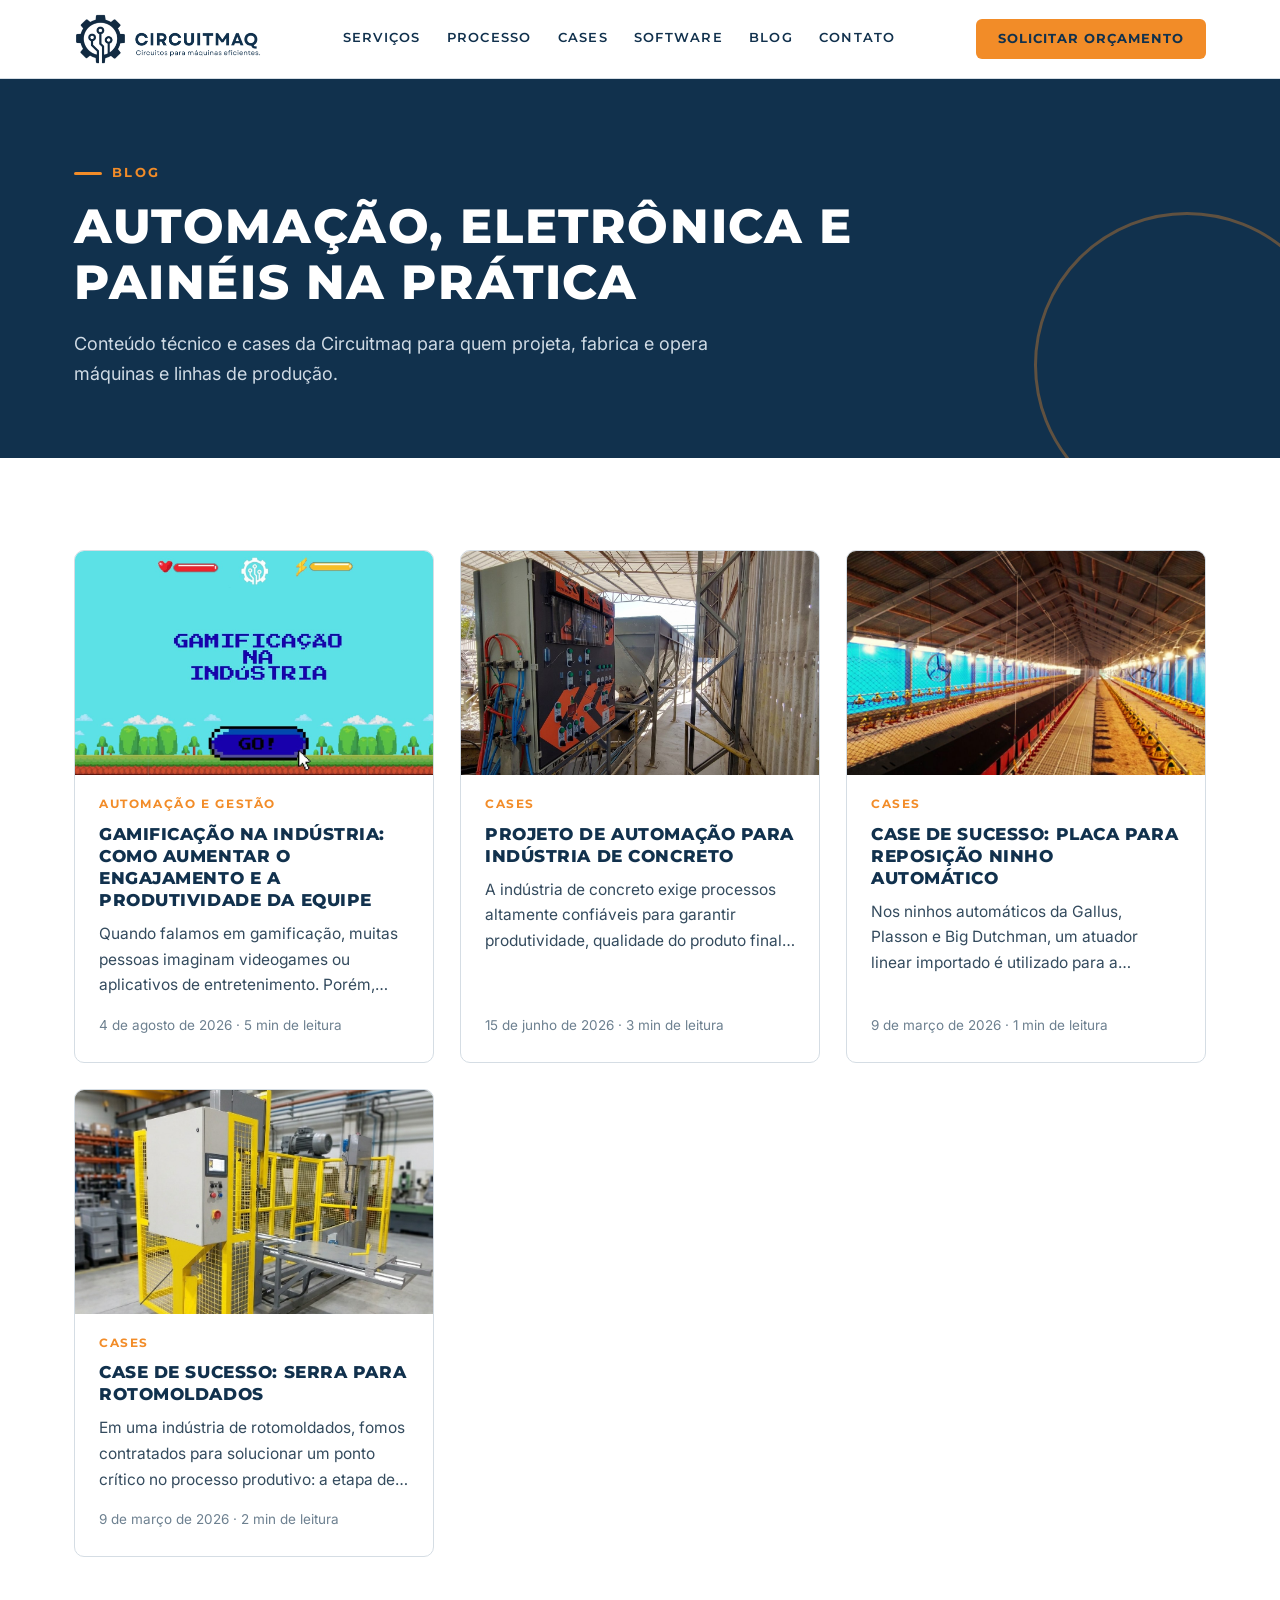
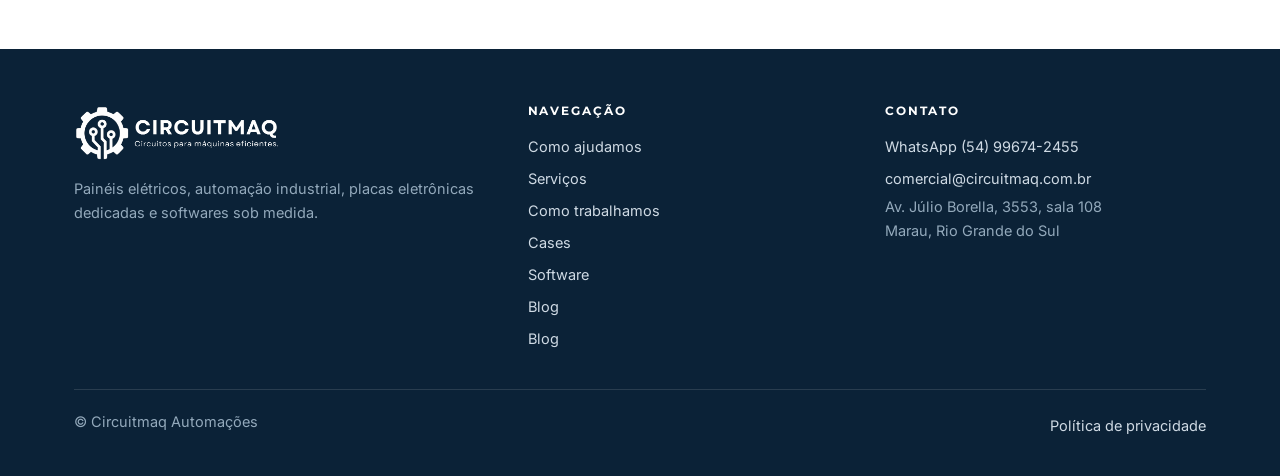
==== commit 8772ca72: "Add files via upload" ====
--- a/blog/index.html
+++ b/blog/index.html
@@ -38,8 +38,8 @@
 <section class="bhero"><div class="w"><span class="eyebrow">Blog</span><h1>Automação, eletrônica e painéis na prática</h1><p>Conteúdo técnico e cases da Circuitmaq para quem projeta, fabrica e opera máquinas e linhas de produção.</p></div></section>
 <section><div class="w"><div class="posts">
 <a class="pc" href="gamificacao-na-industria/"><img src="../img/blog-gamificacao.jpg" alt="" loading="lazy"><div class="pb"><span class="tag">Automa&#231;&#227;o e gest&#227;o</span><h2>Gamifica&#231;&#227;o na ind&#250;stria: como aumentar o engajamento e a produtividade da equipe</h2><p>Quando falamos em gamifica&#231;&#227;o, muitas pessoas imaginam videogames ou aplicativos de entretenimento. Por&#233;m, esse conceito vem sendo utilizado com sucesso em diversos setores da ind&#250;stria para resolver um problema comum: manter as equipes engajadas no cumprimento das tarefas di&#225;rias.</p><span class="meta">4 de agosto de 2026 · 5 min de leitura</span></div></a>
-<a class="pc" href="automacao-planta-de-concreto/"><img src="../img/concreto-painel-campo.jpg" alt="" loading="lazy"><div class="pb"><span class="tag">Cases</span><h2>Projeto de Automa&#231;&#227;o para Ind&#250;stria de Concreto</h2><p>A ind&#250;stria de concreto exige processos altamente confi&#225;veis para garantir produtividade, qualidade do produto final e redu&#231;&#227;o de custos operacionais. Pensando nesses desafios, a Circuitmaq desenvolveu um projeto completo de automa&#231;&#227;o e controle para uma planta de cimento, integrando equipamentos, sistemas supervis&#243;rios e estrat&#233;gias de controle.</p><span class="meta">15 de junho de 2026 · 3 min de leitura</span></div></a>
-<a class="pc" href="placa-de-reposicao-ninho-automatico/"><img src="../img/avicultura.jpg" alt="" loading="lazy"><div class="pb"><span class="tag">Cases</span><h2>Case de sucesso: Placa para reposi&#231;&#227;o ninho autom&#225;tico</h2><p>Nos ninhos autom&#225;ticos da Gallus, Plasson e Big Dutchman um atuador linear importado &#233; utilizado para a abertura e o fechamento do ninho. No entanto, a placa que controla esse atuador frequentemente queimava e n&#227;o podia ser adquirida separadamente pelo produtor.</p><span class="meta">9 de março de 2026 · 1 min de leitura</span></div></a>
+<a class="pc" href="automacao-planta-de-concreto/"><img src="../img/concreto-painel-campo.jpg" alt="" loading="lazy"><div class="pb"><span class="tag">Cases</span><h2>Projeto de Automa&#231;&#227;o para Ind&#250;stria de Concreto</h2><p>A ind&#250;stria de concreto exige processos altamente confi&#225;veis para garantir produtividade, qualidade do produto final e redu&#231;&#227;o de custos operacionais. Pensando nesses desafios, a Circuitmaq desenvolveu um projeto completo de automa&#231;&#227;o e controle para uma planta de concreto, integrando equipamentos, sistemas supervis&#243;rios e estrat&#233;gias de controle.</p><span class="meta">15 de junho de 2026 · 3 min de leitura</span></div></a>
+<a class="pc" href="placa-de-reposicao-ninho-automatico/"><img src="../img/avicultura.jpg" alt="" loading="lazy"><div class="pb"><span class="tag">Cases</span><h2>Case de sucesso: Placa para reposi&#231;&#227;o ninho autom&#225;tico</h2><p>Nos ninhos autom&#225;ticos da Gallus, Plasson e Big Dutchman, um atuador linear importado &#233; utilizado para a abertura e o fechamento do ninho. No entanto, a placa que controla esse atuador frequentemente queimava e n&#227;o podia ser adquirida separadamente pelo produtor.</p><span class="meta">9 de março de 2026 · 1 min de leitura</span></div></a>
 <a class="pc" href="serra-dedicada-para-rotomoldados/"><img src="../img/serra.jpg" alt="" loading="lazy"><div class="pb"><span class="tag">Cases</span><h2>Case de sucesso: Serra para rotomoldados</h2><p>Em uma ind&#250;stria de rotomoldados, fomos contratados para solucionar um ponto cr&#237;tico no processo produtivo: a etapa de corte das pe&#231;as apresentava risco f&#237;sico ao operador, dependia fortemente de habilidade manual e estava sujeita a varia&#231;&#245;es que impactavam a padroniza&#231;&#227;o.</p><span class="meta">9 de março de 2026 · 2 min de leitura</span></div></a>
 </div></div></section>
 </main>
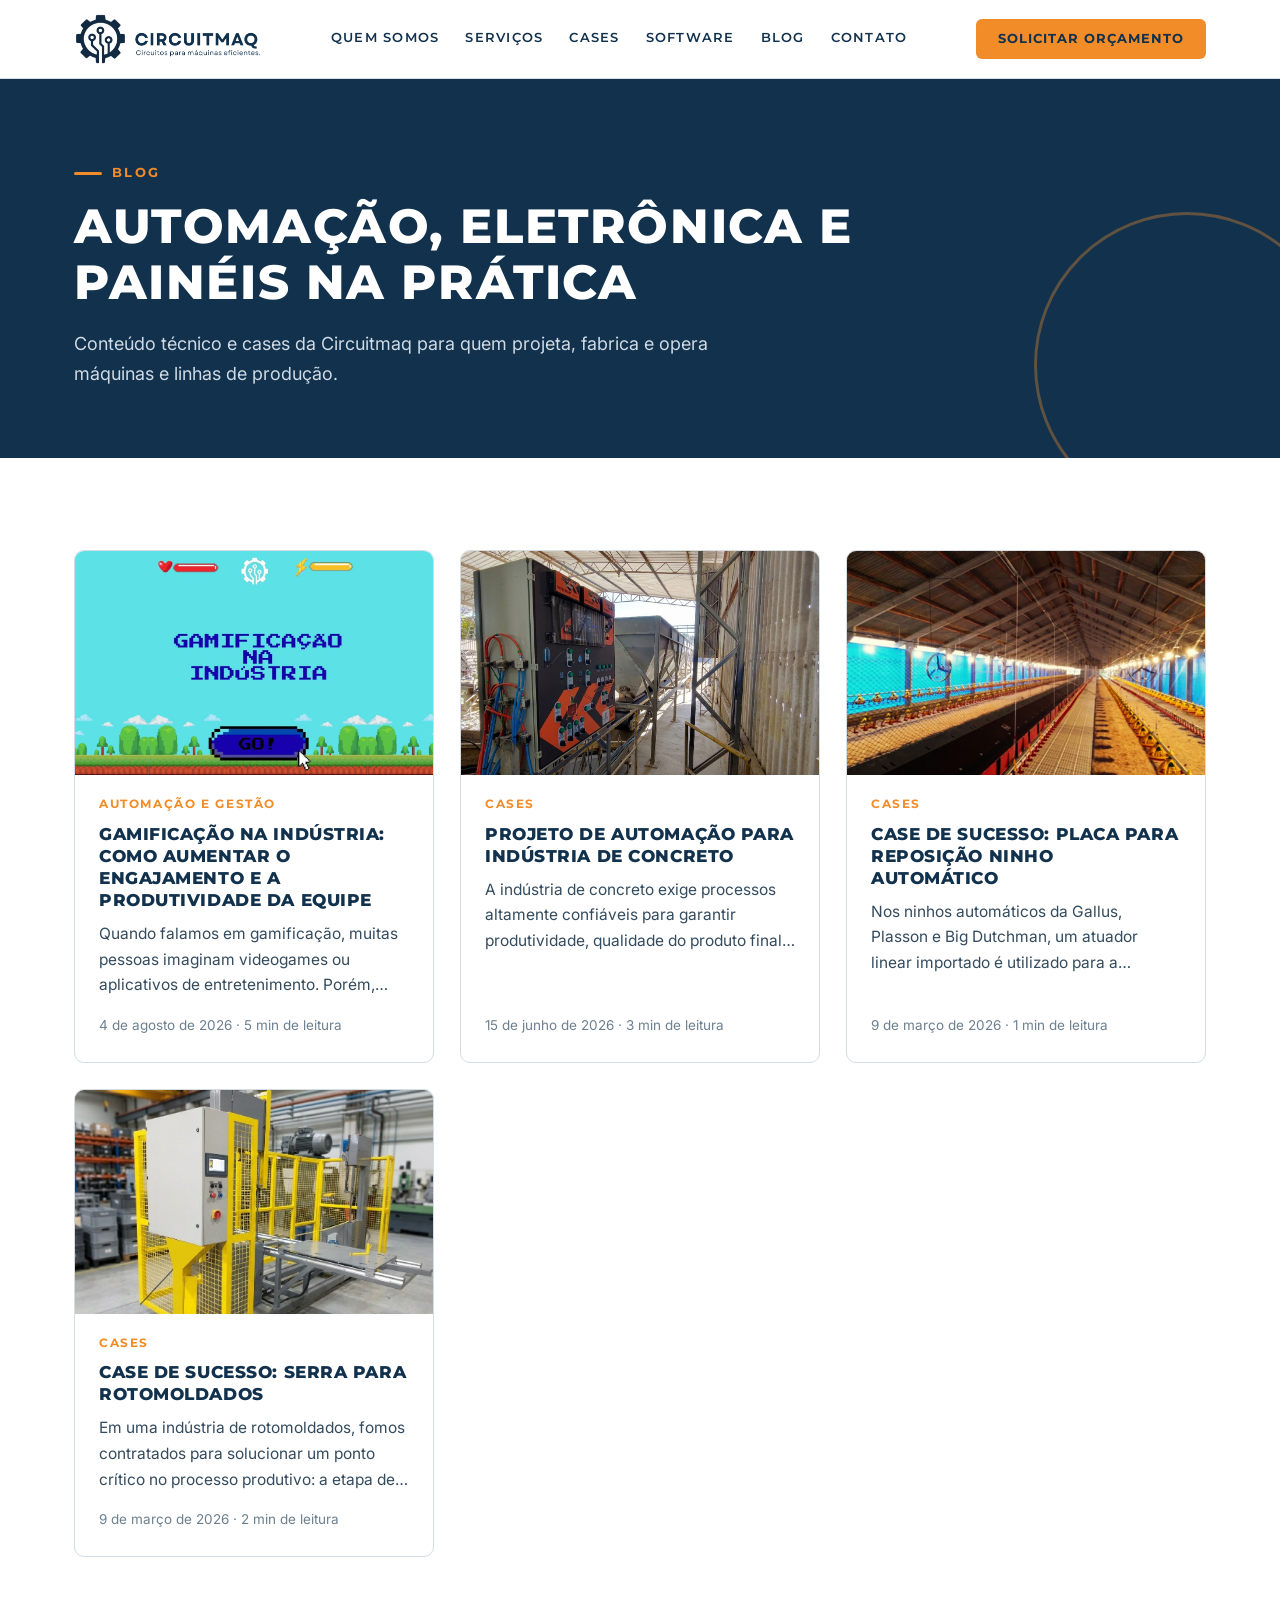
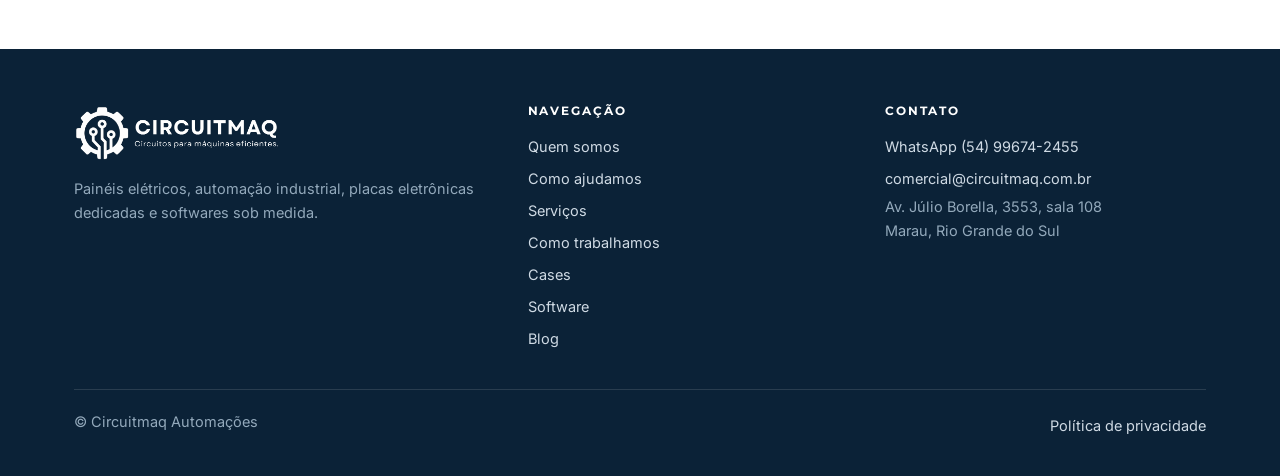
==== commit 350886a4: "Add files via upload" ====
--- a/blog/index.html
+++ b/blog/index.html
@@ -24,8 +24,8 @@
   <div class="w hd">
     <a href="../#inicio" aria-label="Circuitmaq, início"><img src="../img/logo-horizontal.png" alt="Circuitmaq. Circuitos para máquinas eficientes."></a>
     <nav aria-label="Menu principal">
+      <a href="../quem-somos/">Quem somos</a>
       <a href="../#servicos">Serviços</a>
-      <a href="../#como-trabalhamos">Processo</a>
       <a href="../#cases">Cases</a>
       <a href="../#software">Software</a>
       <a href="../blog/">Blog</a>
@@ -52,8 +52,7 @@
       </div>
       <div>
         <h4>Navegação</h4>
-        <a href="../#caminhos">Como ajudamos</a><a href="../#servicos">Serviços</a><a href="../#como-trabalhamos">Como trabalhamos</a><a href="../#cases">Cases</a><a href="../#software">Software</a><a href="../blog/">Blog</a>
-      <a href="../blog/">Blog</a>
+        <a href="../quem-somos/">Quem somos</a><a href="../#caminhos">Como ajudamos</a><a href="../#servicos">Serviços</a><a href="../#como-trabalhamos">Como trabalhamos</a><a href="../#cases">Cases</a><a href="../#software">Software</a><a href="../blog/">Blog</a>
       </div>
       <div>
         <h4>Contato</h4>
--- a/style.css
+++ b/style.css
@@ -256,3 +256,87 @@
 /* blog: cabecalho do post nao deve ser fixo */
 main header{position:static;backdrop-filter:none;border-bottom:0;z-index:auto}
 .pc p{display:-webkit-box;-webkit-line-clamp:3;-webkit-box-orient:vertical;overflow:hidden}
+
+/* quem somos */
+.qs-hero{padding:84px 0 78px}
+.qs-two{display:grid;grid-template-columns:1.05fr .95fr;gap:64px;align-items:center}
+.qs-two .frame img{aspect-ratio:4/3;object-position:30% 50%}
+.qs-quote{margin:30px 0 0;padding:18px 24px;border-left:4px solid var(--orange);background:var(--gray);border-radius:0 8px 8px 0;font:700 19px/1.4 var(--title);letter-spacing:.02em;color:var(--navy)}
+.qs-steps{display:grid;grid-template-columns:repeat(4,1fr);gap:22px}
+.qs-card{background:#fff;border:1px solid var(--line);border-radius:12px;padding:32px 28px 30px;position:relative;overflow:hidden}
+.qs-card:after{content:"";position:absolute;left:0;top:0;width:100%;height:4px;background:var(--orange)}
+.qs-n{display:block;font:800 40px/1 var(--title);color:var(--orange);margin-bottom:18px}
+.qs-card h3{font-size:19px;margin-bottom:12px}
+.qs-card p{margin:0;font-size:16px}
+.qs-mv{display:grid;grid-template-columns:1fr 1fr;gap:26px}
+.qs-box{border-radius:12px;padding:44px 42px;border:1px solid var(--line);background:#fff;position:relative}
+.qs-box.dark{background:var(--navy);border-color:var(--navy);color:#cfdae4}
+.qs-box p{margin:0;font-size:21px;line-height:1.5;font-weight:500;color:var(--navy)}
+.qs-box.dark p{color:#fff}
+.qs-tag{display:inline-block;font:800 13px/1 var(--title);letter-spacing:.16em;text-transform:uppercase;color:var(--navy);background:var(--orange);padding:9px 14px;border-radius:5px;margin-bottom:24px}
+.qs-vals{display:grid;grid-template-columns:repeat(3,1fr);gap:34px 40px}
+.qs-vals div{border-top:3px solid var(--orange);padding-top:20px}
+.qs-vals h3{font-size:17px;margin-bottom:10px}
+.qs-vals p{margin:0;font-size:16px;color:#cfdae4}
+.qs-cta-wrap{padding:0 0 92px}
+.qs-cta-wrap .cta{margin:0}
+@media(max-width:1020px){.qs-steps{grid-template-columns:1fr 1fr}.qs-vals{grid-template-columns:1fr 1fr}}
+@media(max-width:900px){.qs-two{grid-template-columns:1fr;gap:40px}.qs-mv{grid-template-columns:1fr}}
+@media(max-width:640px){.qs-steps,.qs-vals{grid-template-columns:1fr}.qs-box{padding:34px 26px}.qs-box p{font-size:19px}.qs-hero{padding:60px 0 56px}}
+
+/* quem somos: pessoa */
+.qs-person{padding:84px 0}
+.qs-person .w{display:grid;grid-template-columns:1.2fr .8fr;gap:64px;align-items:center}
+.qs-person .ph2{position:relative}
+.qs-person .ph2:before{content:"";position:absolute;left:-16px;bottom:-16px;width:64%;height:64%;border:3px solid var(--orange);border-radius:12px}
+.qs-person .ph2 img{position:relative;width:100%;aspect-ratio:16/11;object-fit:cover;object-position:58% 50%;border-radius:12px;box-shadow:0 26px 56px -24px rgba(0,0,0,.6)}
+.qs-person blockquote{margin:0;position:relative}
+.qs-person blockquote:before{content:"\201C";display:block;font:800 92px/0.7 var(--title);color:var(--orange);margin-bottom:18px}
+.qs-person blockquote p{font:600 clamp(21px,2.2vw,28px)/1.4 var(--title);color:#fff;letter-spacing:.005em;margin:0 0 28px}
+.qs-person .who{display:flex;align-items:center;gap:14px;color:#cfdae4;font-size:15.5px}
+.qs-person .who:before{content:"";width:34px;height:3px;background:var(--orange);border-radius:2px}
+.qs-person .who strong{display:block;font:700 16px/1.2 var(--title);letter-spacing:.06em;text-transform:uppercase;color:#fff}
+@media(max-width:900px){.qs-person{padding:64px 0}.qs-person .w{grid-template-columns:1fr;gap:48px}}
+
+/* quem somos: lema */
+.qs-hero .qs-lema{font:700 clamp(20px,2.3vw,27px)/1.35 var(--title);color:#fff;max-width:760px;margin:24px 0 18px;padding-left:20px;border-left:4px solid var(--orange)}
+.qs-hero .qs-lema+p{font-size:17px}
+
+/* quem somos: arte */
+.qs-art{position:relative;z-index:1;border-radius:12px;overflow:hidden;aspect-ratio:5/4;background:#fff;border:1px solid var(--line);box-shadow:0 24px 50px -26px rgba(17,49,77,.35)}
+.qs-art svg{display:block;width:100%;height:100%;overflow:visible}
+.qs-art .tr{stroke-dasharray:1;stroke-dashoffset:0}
+.qs-art .nd{fill:#fff;transform-box:fill-box;transform-origin:center;transition:fill .25s}
+.qs-art .gear{transform-box:fill-box;transform-origin:center;transition:transform .7s cubic-bezier(.3,1.5,.5,1)}
+.qs-art.act .gear{transform:rotate(45deg)}
+.qs-art .chip{cursor:pointer;outline:none;transition:transform .25s ease}
+.qs-art .chip rect{fill:#fff;stroke:#11314d;stroke-opacity:.22;stroke-width:1.6;transition:fill .25s,stroke .25s,stroke-opacity .25s}
+.qs-art .chip.on{transform:translateY(-2px)}
+.qs-art .chip.on rect{fill:#fff6ec;stroke:#f28c28;stroke-opacity:1}
+.qs-art .chip:focus-visible rect{stroke:#f28c28;stroke-opacity:1;stroke-width:3}
+.qs-art .cap{opacity:0;transition:opacity .25s}
+.qs-art .cap.on{opacity:1}
+.qs-art .cap.idle{opacity:.7}
+.qs-art.act .cap.idle{opacity:0}
+.qs-art .tr.on{stroke-dasharray:.045 .035;stroke-width:3.4;animation:qsflow .7s linear infinite}
+.qs-art .nd.on{fill:#f28c28;animation:qspulse 1s ease-in-out infinite}
+.qs-art.pre .tr{stroke-dashoffset:1}
+.qs-art.pre .nd,.qs-art.pre .chips,.qs-art.pre .gear{opacity:0}
+.qs-art.in .tr{animation:qsdraw 1.1s ease both}
+.qs-art.in .nd,.qs-art.in .chips,.qs-art.in .gear{animation:qsfade .6s ease .7s both}
+.qs-art.in .tr.on{animation:qsflow .7s linear infinite}
+.qs-art.in .nd.on{animation:qspulse 1s ease-in-out infinite}
+@keyframes qsdraw{from{stroke-dashoffset:1}to{stroke-dashoffset:0}}
+@keyframes qsflow{from{stroke-dashoffset:0}to{stroke-dashoffset:-.08}}
+@keyframes qspulse{0%,100%{transform:scale(1)}50%{transform:scale(1.5)}}
+@keyframes qsfade{from{opacity:0}to{opacity:1}}
+@media(prefers-reduced-motion:reduce){.qs-art *{animation:none!important;transition:none!important}.qs-art.pre .tr{stroke-dashoffset:0}.qs-art.pre .nd,.qs-art.pre .chips,.qs-art.pre .gear{opacity:1}}
+.qs-two.top{align-items:start}
+
+/* quem somos: ajustes */
+.qs-first{padding-top:84px}
+.qs-h1{font-size:clamp(26px,3.3vw,42px);font-weight:800}
+.qs-lema2{margin:24px 0 20px;padding-left:18px;border-left:4px solid var(--orange);font:700 clamp(18px,1.8vw,22px)/1.4 var(--title);color:var(--navy)}
+.qs-map{width:100%;max-width:470px;height:auto;margin:18px 0 0 auto}
+.qs-lema3{margin:44px 0 0;padding:6px 0 6px 22px;border-left:4px solid var(--orange);font:800 clamp(22px,2.4vw,30px)/1.3 var(--title);color:var(--navy);max-width:520px}
+.qs-h1+p{margin-top:24px}
